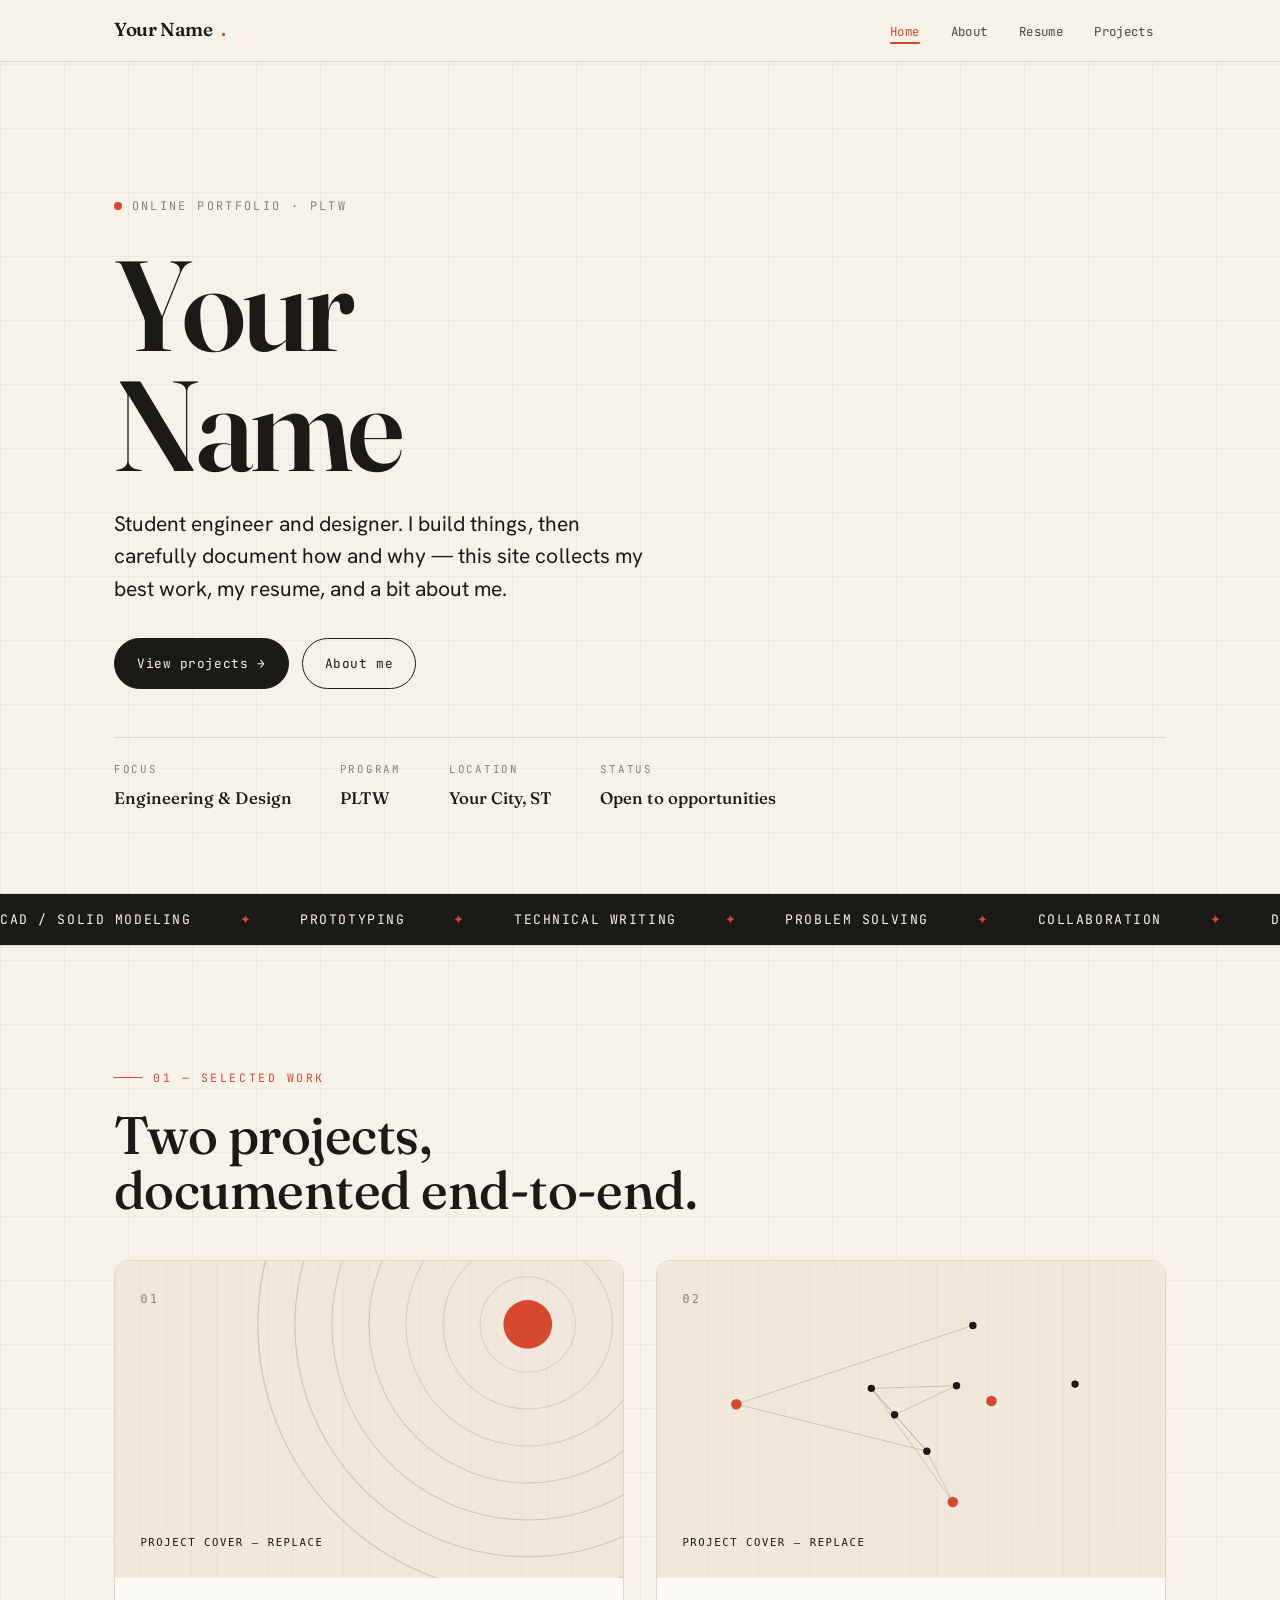
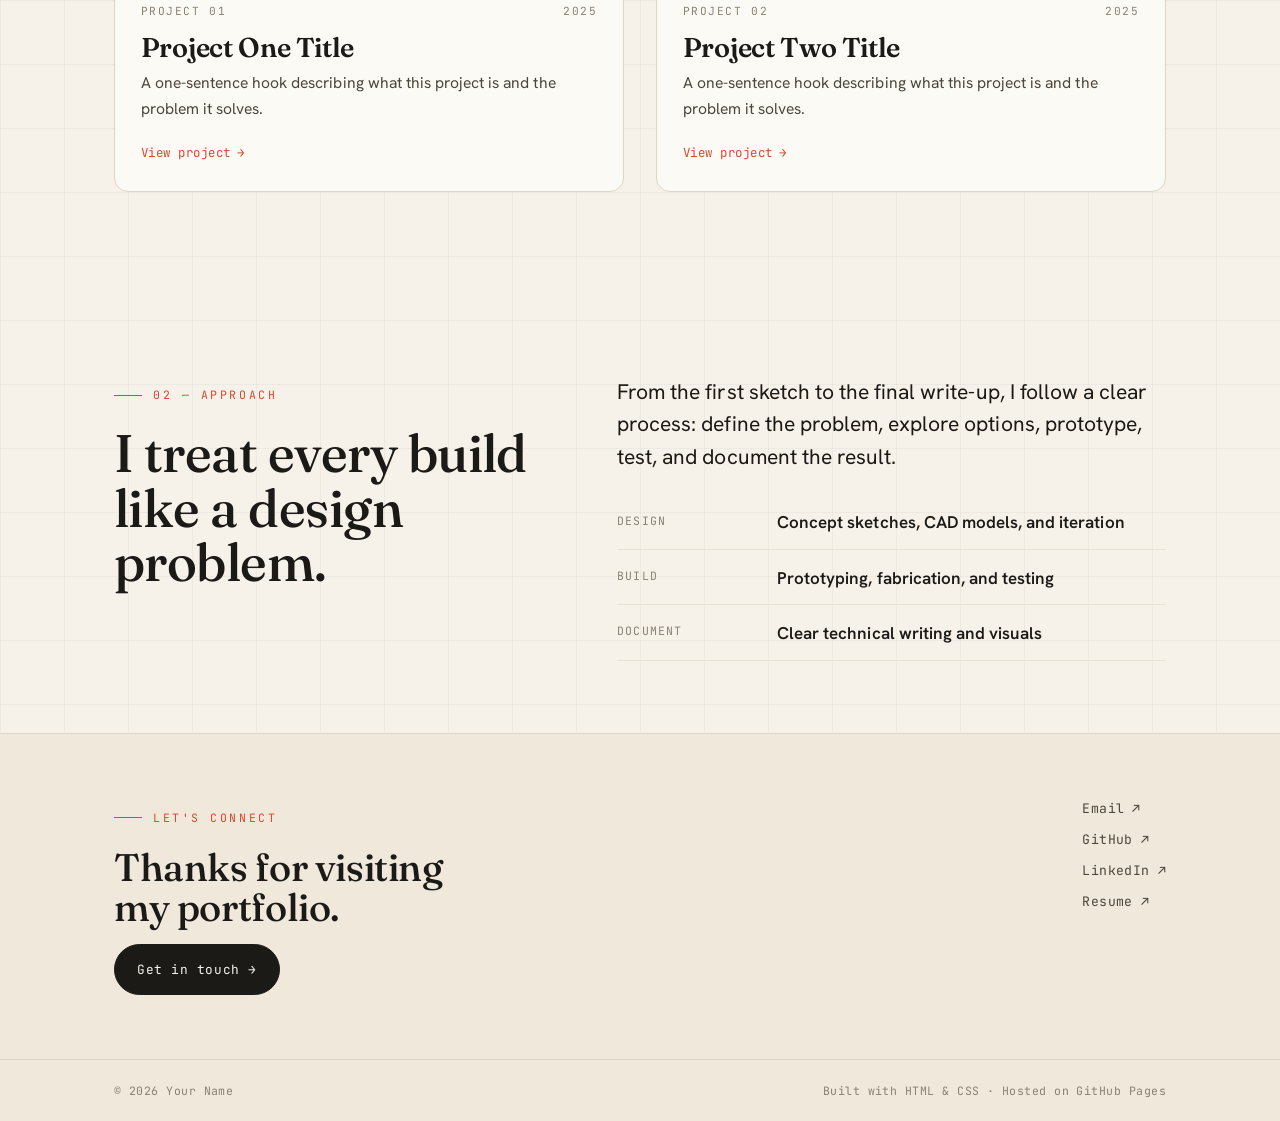
==== portfolio/index.html @ d01f3a35 "Add files via upload" ====
<!doctype html>
<html lang="en">
<head>
  <meta charset="utf-8">
  <meta name="viewport" content="width=device-width, initial-scale=1">
  <title>Your Name — Online Portfolio</title>
  <meta name="description" content="The online portfolio of Your Name — engineering and design projects, resume, and about.">
  <link rel="icon" href="images/favicon.svg" type="image/svg+xml">
  <link rel="preconnect" href="https://fonts.googleapis.com">
  <link rel="preconnect" href="https://fonts.gstatic.com" crossorigin>
  <link href="https://fonts.googleapis.com/css2?family=Fraunces:ital,opsz,wght@0,9..144,400;0,9..144,500;0,9..144,600;1,9..144,400;1,9..144,500&family=Hanken+Grotesk:wght@400;500;600;700&family=JetBrains+Mono:wght@400;500&display=swap" rel="stylesheet">
  <link rel="stylesheet" href="css/style.css">
</head>
<body>

  <!-- ============ NAV (identical on every page) ============ -->
  <header class="nav">
    <div class="nav__inner">
      <a class="brand" href="index.html">Your Name<span class="dot">.</span></a>
      <button class="nav__toggle" aria-label="Toggle menu" aria-expanded="false"><span></span></button>
      <ul class="nav__links">
        <li><a href="index.html" aria-current="page">Home</a></li>
        <li><a href="about.html">About</a></li>
        <li><a href="resume.html">Resume</a></li>
        <li><a href="projects.html">Projects</a></li>
      </ul>
    </div>
  </header>

  <!-- ============ HERO ============ -->
  <section class="hero wrap">
    <p class="hero__tag fade-up d1"><span class="pulse"></span> Online Portfolio · PLTW</p>
    <!-- ✏️ EDIT: your name -->
    <h1 class="fade-up d2">Your<br>Name</h1>
    <!-- ✏️ EDIT: a one-line description of who you are -->
    <p class="lead hero__sub fade-up d3">Student engineer and designer. I build things, then carefully document how and why — this site collects my best work, my resume, and a bit about me.</p>
    <div class="hero__cta fade-up d4">
      <a class="btn" href="projects.html">View projects <span class="arrow">→</span></a>
      <a class="btn btn--ghost" href="about.html">About me</a>
    </div>
    <div class="hero__meta fade-up d5">
      <div><span>Focus</span><strong>Engineering &amp; Design</strong></div>
      <div><span>Program</span><strong>PLTW</strong></div>
      <div><span>Location</span><strong>Your City, ST</strong></div>
      <div><span>Status</span><strong>Open to opportunities</strong></div>
    </div>
  </section>

  <!-- ============ SKILLS MARQUEE ============ -->
  <div class="strip" aria-hidden="true">
    <div class="strip__track">
      <span>CAD / Solid Modeling</span><span>Prototyping</span><span>Technical Writing</span>
      <span>Problem Solving</span><span>Collaboration</span><span>Design Process</span>
      <span>CAD / Solid Modeling</span><span>Prototyping</span><span>Technical Writing</span>
      <span>Problem Solving</span><span>Collaboration</span><span>Design Process</span>
    </div>
  </div>

  <!-- ============ FEATURED PROJECTS ============ -->
  <section class="section wrap">
    <p class="eyebrow reveal">01 — Selected work</p>
    <h2 class="headline reveal" style="margin-bottom:2.6rem;">Two projects, documented end&#8209;to&#8209;end.</h2>

    <div class="grid-2">
      <!-- Project 1 -->
      <a class="card reveal" href="project-1.html">
        <div class="card__media"><img src="images/project-1.svg" alt="Project one cover"></div>
        <div class="card__body">
          <div class="card__kicker"><span>Project 01</span><span>2025</span></div>
          <h3>Project One Title</h3>
          <p>A one-sentence hook describing what this project is and the problem it solves.</p>
          <span class="card__link">View project <span class="arrow">→</span></span>
        </div>
      </a>
      <!-- Project 2 -->
      <a class="card reveal" href="project-2.html">
        <div class="card__media"><img src="images/project-2.svg" alt="Project two cover"></div>
        <div class="card__body">
          <div class="card__kicker"><span>Project 02</span><span>2025</span></div>
          <h3>Project Two Title</h3>
          <p>A one-sentence hook describing what this project is and the problem it solves.</p>
          <span class="card__link">View project <span class="arrow">→</span></span>
        </div>
      </a>
    </div>
  </section>

  <!-- ============ WHAT I DO ============ -->
  <section class="section--tight wrap">
    <div class="split">
      <div class="reveal">
        <p class="eyebrow">02 — Approach</p>
        <h2 class="headline">I treat every build like a design problem.</h2>
      </div>
      <div class="reveal">
        <p class="lead">From the first sketch to the final write-up, I follow a clear process: define the problem, explore options, prototype, test, and document the result.</p>
        <ul class="facts" style="margin-top:1.4rem;">
          <li><span>Design</span><strong>Concept sketches, CAD models, and iteration</strong></li>
          <li><span>Build</span><strong>Prototyping, fabrication, and testing</strong></li>
          <li><span>Document</span><strong>Clear technical writing and visuals</strong></li>
        </ul>
      </div>
    </div>
  </section>

  <!-- ============ FOOTER (identical on every page) ============ -->
  <footer class="footer">
    <div class="footer__inner">
      <div>
        <p class="eyebrow">Let's connect</p>
        <h3>Thanks for visiting my portfolio.</h3>
        <a class="btn" href="mailto:you@example.com">Get in touch <span class="arrow">→</span></a>
      </div>
      <div class="links">
        <!-- ✏️ EDIT these links -->
        <a href="mailto:you@example.com">Email <span class="arrow">↗</span></a>
        <a href="https://github.com/yourusername" target="_blank" rel="noopener">GitHub <span class="arrow">↗</span></a>
        <a href="https://www.linkedin.com/in/yourusername" target="_blank" rel="noopener">LinkedIn <span class="arrow">↗</span></a>
        <a href="resume.html">Resume <span class="arrow">↗</span></a>
      </div>
    </div>
    <div class="footer__bottom">
      <div class="wrap">
        <span>© <span data-year></span> Your Name</span>
        <span>Built with HTML &amp; CSS · Hosted on GitHub Pages</span>
      </div>
    </div>
  </footer>

  <script src="js/main.js"></script>
</body>
</html>
---- portfolio/css/style.css ----
/* =========================================================
   Portfolio — editorial / technical theme
   Warm paper · deep ink · vermillion accent
   Fraunces (display) · Hanken Grotesk (body) · JetBrains Mono (labels)
   ========================================================= */

:root {
  --paper:      #f6f2ea;
  --paper-2:    #efe8db;
  --card:       #fcfaf4;
  --ink:        #1b1a17;
  --ink-2:      #4c473e;
  --ink-3:      #8a8273;
  --line:       #ddd5c6;
  --line-soft:  #e8e1d4;
  --accent:     #d6492f;
  --accent-2:   #b2381f;
  --accent-3:   #fbe5df;

  --maxw: 1180px;
  --pad: clamp(1.25rem, 5vw, 4rem);

  --font-display: "Fraunces", Georgia, "Times New Roman", serif;
  --font-body: "Hanken Grotesk", system-ui, sans-serif;
  --font-mono: "JetBrains Mono", ui-monospace, "SFMono-Regular", monospace;

  --shadow: 0 1px 2px rgba(27,26,23,.04), 0 12px 32px -12px rgba(27,26,23,.18);
  --shadow-lg: 0 2px 4px rgba(27,26,23,.05), 0 28px 60px -22px rgba(27,26,23,.28);
  --radius: 14px;
  --ease: cubic-bezier(.2,.7,.2,1);
}

* { box-sizing: border-box; }

html { scroll-behavior: smooth; -webkit-text-size-adjust: 100%; }

body {
  margin: 0;
  background-color: var(--paper);
  background-image:
    linear-gradient(to right, rgba(27,26,23,.035) 1px, transparent 1px),
    linear-gradient(to bottom, rgba(27,26,23,.035) 1px, transparent 1px);
  background-size: 64px 64px;
  color: var(--ink);
  font-family: var(--font-body);
  font-size: 17px;
  line-height: 1.7;
  letter-spacing: .002em;
  -webkit-font-smoothing: antialiased;
  text-rendering: optimizeLegibility;
  overflow-x: hidden;
}

img { max-width: 100%; display: block; }
a { color: inherit; }

/* ---------- Layout helpers ---------- */
.wrap { width: 100%; max-width: var(--maxw); margin-inline: auto; padding-inline: var(--pad); }
.section { padding-block: clamp(3.5rem, 9vw, 7rem); }
.section--tight { padding-block: clamp(2.5rem, 6vw, 4.5rem); }

/* Editorial section eyebrow: 01 — LABEL */
.eyebrow {
  font-family: var(--font-mono);
  font-size: .72rem;
  letter-spacing: .22em;
  text-transform: uppercase;
  color: var(--accent);
  display: inline-flex;
  align-items: center;
  gap: .7rem;
  margin: 0 0 1.3rem;
}
.eyebrow::before {
  content: "";
  width: 28px; height: 1px;
  background: var(--accent);
  display: inline-block;
}

h1, h2, h3, h4 { font-family: var(--font-display); font-weight: 600; line-height: 1.04; letter-spacing: -.01em; margin: 0; color: var(--ink); }
h2.headline { font-size: clamp(2rem, 4.6vw, 3.3rem); font-weight: 500; max-width: 18ch; }
h3 { font-size: clamp(1.3rem, 2.4vw, 1.7rem); }

p { margin: 0 0 1.1rem; color: var(--ink-2); }
p.lead { font-size: clamp(1.1rem, 1.8vw, 1.32rem); color: var(--ink); line-height: 1.55; }

.muted { color: var(--ink-3); }
strong { color: var(--ink); font-weight: 700; }

/* ---------- Buttons ---------- */
.btn {
  display: inline-flex; align-items: center; gap: .55rem;
  font-family: var(--font-mono);
  font-size: .8rem; letter-spacing: .04em;
  text-decoration: none; cursor: pointer;
  padding: .85rem 1.4rem;
  border-radius: 999px;
  border: 1px solid var(--ink);
  background: var(--ink); color: var(--paper);
  transition: transform .25s var(--ease), background .25s var(--ease), box-shadow .25s var(--ease);
}
.btn:hover { transform: translateY(-2px); box-shadow: var(--shadow); background: var(--accent); border-color: var(--accent); }
.btn--ghost { background: transparent; color: var(--ink); }
.btn--ghost:hover { background: var(--ink); color: var(--paper); border-color: var(--ink); }
.btn .arrow { transition: transform .25s var(--ease); }
.btn:hover .arrow { transform: translateX(4px); }

/* ---------- Top navigation ---------- */
.nav {
  position: sticky; top: 0; z-index: 50;
  backdrop-filter: saturate(140%) blur(10px);
  background: color-mix(in srgb, var(--paper) 82%, transparent);
  border-bottom: 1px solid var(--line);
}
.nav__inner {
  max-width: var(--maxw); margin-inline: auto;
  padding: .9rem var(--pad);
  display: flex; align-items: center; justify-content: space-between;
}
.brand {
  font-family: var(--font-display);
  font-weight: 600; font-size: 1.18rem; letter-spacing: -.02em;
  text-decoration: none; color: var(--ink);
  display: inline-flex; align-items: baseline; gap: .5rem;
}
.brand .dot { color: var(--accent); }
.nav__links { display: flex; align-items: center; gap: .35rem; list-style: none; margin: 0; padding: 0; }
.nav__links a {
  text-decoration: none; color: var(--ink-2);
  font-family: var(--font-mono); font-size: .78rem; letter-spacing: .03em;
  padding: .5rem .8rem; border-radius: 999px;
  position: relative; transition: color .2s var(--ease), background .2s var(--ease);
}
.nav__links a:hover { color: var(--ink); background: var(--paper-2); }
.nav__links a[aria-current="page"] { color: var(--accent); }
.nav__links a[aria-current="page"]::after {
  content: ""; position: absolute; left: .8rem; right: .8rem; bottom: .25rem;
  height: 1.5px; background: var(--accent); border-radius: 2px;
}
.nav__toggle {
  display: none; border: 1px solid var(--line); background: var(--card);
  width: 42px; height: 42px; border-radius: 10px; cursor: pointer;
  padding: 0; align-items: center; justify-content: center;
}
.nav__toggle span, .nav__toggle span::before, .nav__toggle span::after {
  content: ""; display: block; width: 18px; height: 2px; background: var(--ink);
  border-radius: 2px; transition: transform .3s var(--ease), opacity .2s var(--ease);
}
.nav__toggle span { position: relative; }
.nav__toggle span::before { position: absolute; top: -6px; }
.nav__toggle span::after { position: absolute; top: 6px; }
.nav.open .nav__toggle span { background: transparent; }
.nav.open .nav__toggle span::before { transform: translateY(6px) rotate(45deg); }
.nav.open .nav__toggle span::after { transform: translateY(-6px) rotate(-45deg); }

@media (max-width: 760px) {
  .nav__toggle { display: inline-flex; }
  .nav__links {
    position: absolute; top: 100%; left: 0; right: 0;
    flex-direction: column; align-items: stretch; gap: .2rem;
    background: var(--paper); border-bottom: 1px solid var(--line);
    padding: .6rem var(--pad) 1.2rem;
    transform: translateY(-12px); opacity: 0; pointer-events: none;
    transition: transform .3s var(--ease), opacity .3s var(--ease);
  }
  .nav.open .nav__links { transform: translateY(0); opacity: 1; pointer-events: auto; }
  .nav__links a { font-size: .95rem; padding: .75rem .9rem; }
  .nav__links a[aria-current="page"]::after { display: none; }
}

/* ---------- Hero (home) ---------- */
.hero { position: relative; padding-block: clamp(3.5rem, 10vw, 8rem) clamp(2.5rem, 7vw, 5rem); }
.hero__tag {
  font-family: var(--font-mono); font-size: .74rem; letter-spacing: .2em; text-transform: uppercase;
  color: var(--ink-3); display: inline-flex; align-items: center; gap: .6rem; margin-bottom: 1.8rem;
}
.hero__tag .pulse { width: 8px; height: 8px; border-radius: 50%; background: var(--accent); box-shadow: 0 0 0 0 var(--accent); animation: pulse 2.4s infinite; }
@keyframes pulse {
  0% { box-shadow: 0 0 0 0 color-mix(in srgb, var(--accent) 55%, transparent); }
  70% { box-shadow: 0 0 0 12px transparent; }
  100% { box-shadow: 0 0 0 0 transparent; }
}
.hero h1 {
  font-size: clamp(3rem, 11vw, 8rem);
  font-weight: 600; line-height: .94; letter-spacing: -.03em;
  margin: 0 0 1.4rem;
}
.hero h1 em { font-style: italic; color: var(--accent); font-weight: 500; }
.hero__sub { max-width: 46ch; }
.hero__cta { display: flex; flex-wrap: wrap; gap: .8rem; margin-top: 2rem; }
.hero__meta {
  margin-top: 3rem; padding-top: 1.4rem; border-top: 1px solid var(--line);
  display: flex; flex-wrap: wrap; gap: 2rem 3rem;
}
.hero__meta div span { display: block; font-family: var(--font-mono); font-size: .68rem; letter-spacing: .16em; text-transform: uppercase; color: var(--ink-3); margin-bottom: .35rem; }
.hero__meta div strong { font-family: var(--font-display); font-weight: 500; font-size: 1.05rem; color: var(--ink); }

/* ---------- Marquee strip ---------- */
.strip { border-block: 1px solid var(--line); background: var(--ink); color: var(--paper); overflow: hidden; }
.strip__track { display: flex; gap: 3rem; white-space: nowrap; padding-block: .9rem; animation: marquee 28s linear infinite; }
.strip__track span { font-family: var(--font-mono); font-size: .82rem; letter-spacing: .12em; text-transform: uppercase; display: inline-flex; align-items: center; gap: 3rem; }
.strip__track span::after { content: "✦"; color: var(--accent); }
@keyframes marquee { to { transform: translateX(-50%); } }
@media (prefers-reduced-motion: reduce) { .strip__track { animation: none; } }

/* ---------- Cards / project grid ---------- */
.grid-2 { display: grid; gap: clamp(1.2rem, 3vw, 2rem); grid-template-columns: repeat(2, 1fr); }
@media (max-width: 760px) { .grid-2 { grid-template-columns: 1fr; } }

.card {
  background: var(--card); border: 1px solid var(--line);
  border-radius: var(--radius); overflow: hidden; text-decoration: none;
  display: flex; flex-direction: column;
  transition: transform .35s var(--ease), box-shadow .35s var(--ease), border-color .35s var(--ease);
}
.card:hover { transform: translateY(-5px); box-shadow: var(--shadow-lg); border-color: var(--ink); }
.card__media { aspect-ratio: 16 / 10; overflow: hidden; background: var(--paper-2); }
.card__media img { width: 100%; height: 100%; object-fit: cover; transition: transform .5s var(--ease); }
.card:hover .card__media img { transform: scale(1.04); }
.card__body { padding: 1.5rem 1.6rem 1.7rem; flex: 1; display: flex; flex-direction: column; }
.card__kicker { font-family: var(--font-mono); font-size: .7rem; letter-spacing: .14em; text-transform: uppercase; color: var(--ink-3); margin-bottom: .7rem; display: flex; justify-content: space-between; }
.card h3 { margin-bottom: .55rem; }
.card p { font-size: .98rem; margin-bottom: 1.2rem; }
.card__link { margin-top: auto; font-family: var(--font-mono); font-size: .78rem; letter-spacing: .04em; color: var(--accent); display: inline-flex; align-items: center; gap: .4rem; }
.card:hover .card__link .arrow { transform: translateX(4px); }
.card__link .arrow { transition: transform .25s var(--ease); }

/* ---------- Generic two-column content ---------- */
.split { display: grid; grid-template-columns: minmax(0, 1fr) minmax(0, 1.25fr); gap: clamp(1.8rem, 5vw, 4rem); align-items: start; }
@media (max-width: 880px) { .split { grid-template-columns: 1fr; } }

.figure { border: 1px solid var(--line); border-radius: var(--radius); overflow: hidden; background: var(--card); box-shadow: var(--shadow); }
.figure img { width: 100%; }
.figure figcaption { font-family: var(--font-mono); font-size: .72rem; letter-spacing: .04em; color: var(--ink-3); padding: .8rem 1rem; border-top: 1px solid var(--line); }

/* ---------- Tag chips / skills ---------- */
.chips { display: flex; flex-wrap: wrap; gap: .5rem; padding: 0; margin: 0; list-style: none; }
.chips li {
  font-family: var(--font-mono); font-size: .74rem; letter-spacing: .03em;
  padding: .45rem .8rem; border: 1px solid var(--line); border-radius: 999px;
  background: var(--paper-2); color: var(--ink-2);
}

/* ---------- Fact list ---------- */
.facts { list-style: none; margin: 0; padding: 0; display: grid; gap: .1rem; }
.facts li { display: grid; grid-template-columns: 9rem 1fr; gap: 1rem; padding: .75rem 0; border-bottom: 1px solid var(--line-soft); }
.facts li span { font-family: var(--font-mono); font-size: .72rem; letter-spacing: .1em; text-transform: uppercase; color: var(--ink-3); padding-top: .15rem; }
.facts li strong { font-weight: 600; color: var(--ink); }
@media (max-width: 480px){ .facts li { grid-template-columns: 1fr; gap: .15rem; } }

/* ---------- Resume ---------- */
.resume-head { display: flex; flex-wrap: wrap; gap: 1.5rem 2rem; align-items: flex-end; justify-content: space-between; padding-bottom: 1.6rem; border-bottom: 2px solid var(--ink); }
.resume-head h1 { font-size: clamp(2.4rem, 6vw, 4rem); font-weight: 600; }
.resume-head .contact { font-family: var(--font-mono); font-size: .78rem; line-height: 1.9; color: var(--ink-2); }
.resume-head .contact a { color: var(--ink-2); text-decoration: none; border-bottom: 1px solid var(--line); }
.resume-head .contact a:hover { color: var(--accent); border-color: var(--accent); }

.resume-grid { display: grid; grid-template-columns: minmax(0, 1fr) minmax(0, 2.1fr); gap: clamp(2rem, 5vw, 4rem); margin-top: 2.6rem; }
@media (max-width: 880px){ .resume-grid { grid-template-columns: 1fr; } }

.res-block { margin-bottom: 2.4rem; }
.res-block > h2 {
  font-family: var(--font-mono); font-size: .76rem; letter-spacing: .18em; text-transform: uppercase;
  color: var(--accent); font-weight: 500; margin-bottom: 1.1rem; padding-bottom: .6rem; border-bottom: 1px solid var(--line);
}
.entry { margin-bottom: 1.6rem; }
.entry__row { display: grid; grid-template-columns: 1fr auto; gap: .5rem 1rem; align-items: baseline; }
.entry__row h3 { font-size: 1.15rem; font-weight: 600; }
.entry__date { font-family: var(--font-mono); font-size: .72rem; letter-spacing: .05em; color: var(--ink-3); white-space: nowrap; }
.entry__org { font-family: var(--font-body); font-weight: 600; color: var(--accent-2); font-size: .92rem; margin: .15rem 0 .5rem; }
.entry ul { margin: .4rem 0 0; padding-left: 1.1rem; }
.entry ul li { margin-bottom: .35rem; color: var(--ink-2); }
@media (max-width: 480px){ .entry__row { grid-template-columns: 1fr; } }

/* ---------- Project detail ---------- */
.proj-hero { padding-block: clamp(2.5rem, 7vw, 5rem) clamp(1.5rem,4vw,2.5rem); }
.proj-hero .back { font-family: var(--font-mono); font-size: .74rem; letter-spacing: .05em; color: var(--ink-3); text-decoration: none; display: inline-flex; align-items: center; gap: .4rem; margin-bottom: 1.6rem; }
.proj-hero .back:hover { color: var(--accent); }
.proj-hero h1 { font-size: clamp(2.4rem, 6.5vw, 4.4rem); font-weight: 600; max-width: 16ch; margin-bottom: 1.4rem; }
.proj-meta { display: flex; flex-wrap: wrap; gap: 1.4rem 2.6rem; padding-block: 1.3rem; border-block: 1px solid var(--line); }
.proj-meta div span { display: block; font-family: var(--font-mono); font-size: .66rem; letter-spacing: .16em; text-transform: uppercase; color: var(--ink-3); margin-bottom: .3rem; }
.proj-meta div strong { font-weight: 600; }

.gallery { display: grid; grid-template-columns: repeat(2, 1fr); gap: clamp(.8rem,2vw,1.4rem); }
@media (max-width: 620px){ .gallery { grid-template-columns: 1fr; } }

.doc-list { list-style: none; margin: 0; padding: 0; display: grid; gap: .6rem; }
.doc-list a {
  display: flex; align-items: center; justify-content: space-between; gap: 1rem;
  text-decoration: none; padding: 1rem 1.3rem; border: 1px solid var(--line);
  border-radius: 12px; background: var(--card); color: var(--ink);
  transition: transform .25s var(--ease), border-color .25s var(--ease), background .25s var(--ease);
}
.doc-list a:hover { transform: translateX(4px); border-color: var(--ink); background: var(--paper-2); }
.doc-list .label { font-weight: 600; }
.doc-list .meta { font-family: var(--font-mono); font-size: .72rem; color: var(--ink-3); }

/* ---------- Callout ---------- */
.callout { background: var(--accent-3); border: 1px solid color-mix(in srgb, var(--accent) 30%, transparent); border-radius: var(--radius); padding: 1.5rem 1.7rem; }
.callout p:last-child { margin-bottom: 0; }
.callout strong { color: var(--accent-2); }

/* ---------- Footer ---------- */
.footer { border-top: 1px solid var(--line); background: var(--paper-2); }
.footer__inner { max-width: var(--maxw); margin-inline: auto; padding: clamp(2.5rem,6vw,4rem) var(--pad); display: flex; flex-wrap: wrap; gap: 2rem; justify-content: space-between; align-items: flex-start; }
.footer h3 { font-size: clamp(1.6rem, 4vw, 2.4rem); font-weight: 500; max-width: 14ch; margin-bottom: 1rem; }
.footer .links { display: flex; flex-direction: column; gap: .55rem; }
.footer .links a { font-family: var(--font-mono); font-size: .82rem; letter-spacing: .03em; text-decoration: none; color: var(--ink-2); display: inline-flex; align-items: center; gap: .5rem; width: fit-content; }
.footer .links a:hover { color: var(--accent); }
.footer .links a .arrow { transition: transform .25s var(--ease); }
.footer .links a:hover .arrow { transform: translate(3px,-3px); }
.footer__bottom { border-top: 1px solid var(--line); }
.footer__bottom .wrap { display: flex; flex-wrap: wrap; gap: .8rem; justify-content: space-between; padding-block: 1.3rem; }
.footer__bottom span { font-family: var(--font-mono); font-size: .72rem; letter-spacing: .04em; color: var(--ink-3); }

/* ---------- Reveal-on-scroll ---------- */
.reveal { opacity: 0; transform: translateY(24px); transition: opacity .7s var(--ease), transform .7s var(--ease); }
.reveal.in { opacity: 1; transform: none; }
@media (prefers-reduced-motion: reduce) { .reveal { opacity: 1; transform: none; transition: none; } }

/* staggered hero load */
.fade-up { opacity: 0; transform: translateY(20px); animation: fadeUp .9s var(--ease) forwards; }
@keyframes fadeUp { to { opacity: 1; transform: none; } }
.d1{animation-delay:.05s}.d2{animation-delay:.18s}.d3{animation-delay:.31s}.d4{animation-delay:.44s}.d5{animation-delay:.57s}
@media (prefers-reduced-motion: reduce){ .fade-up{ animation: none; opacity:1; transform:none; } }

/* selection */
::selection { background: var(--accent); color: var(--paper); }
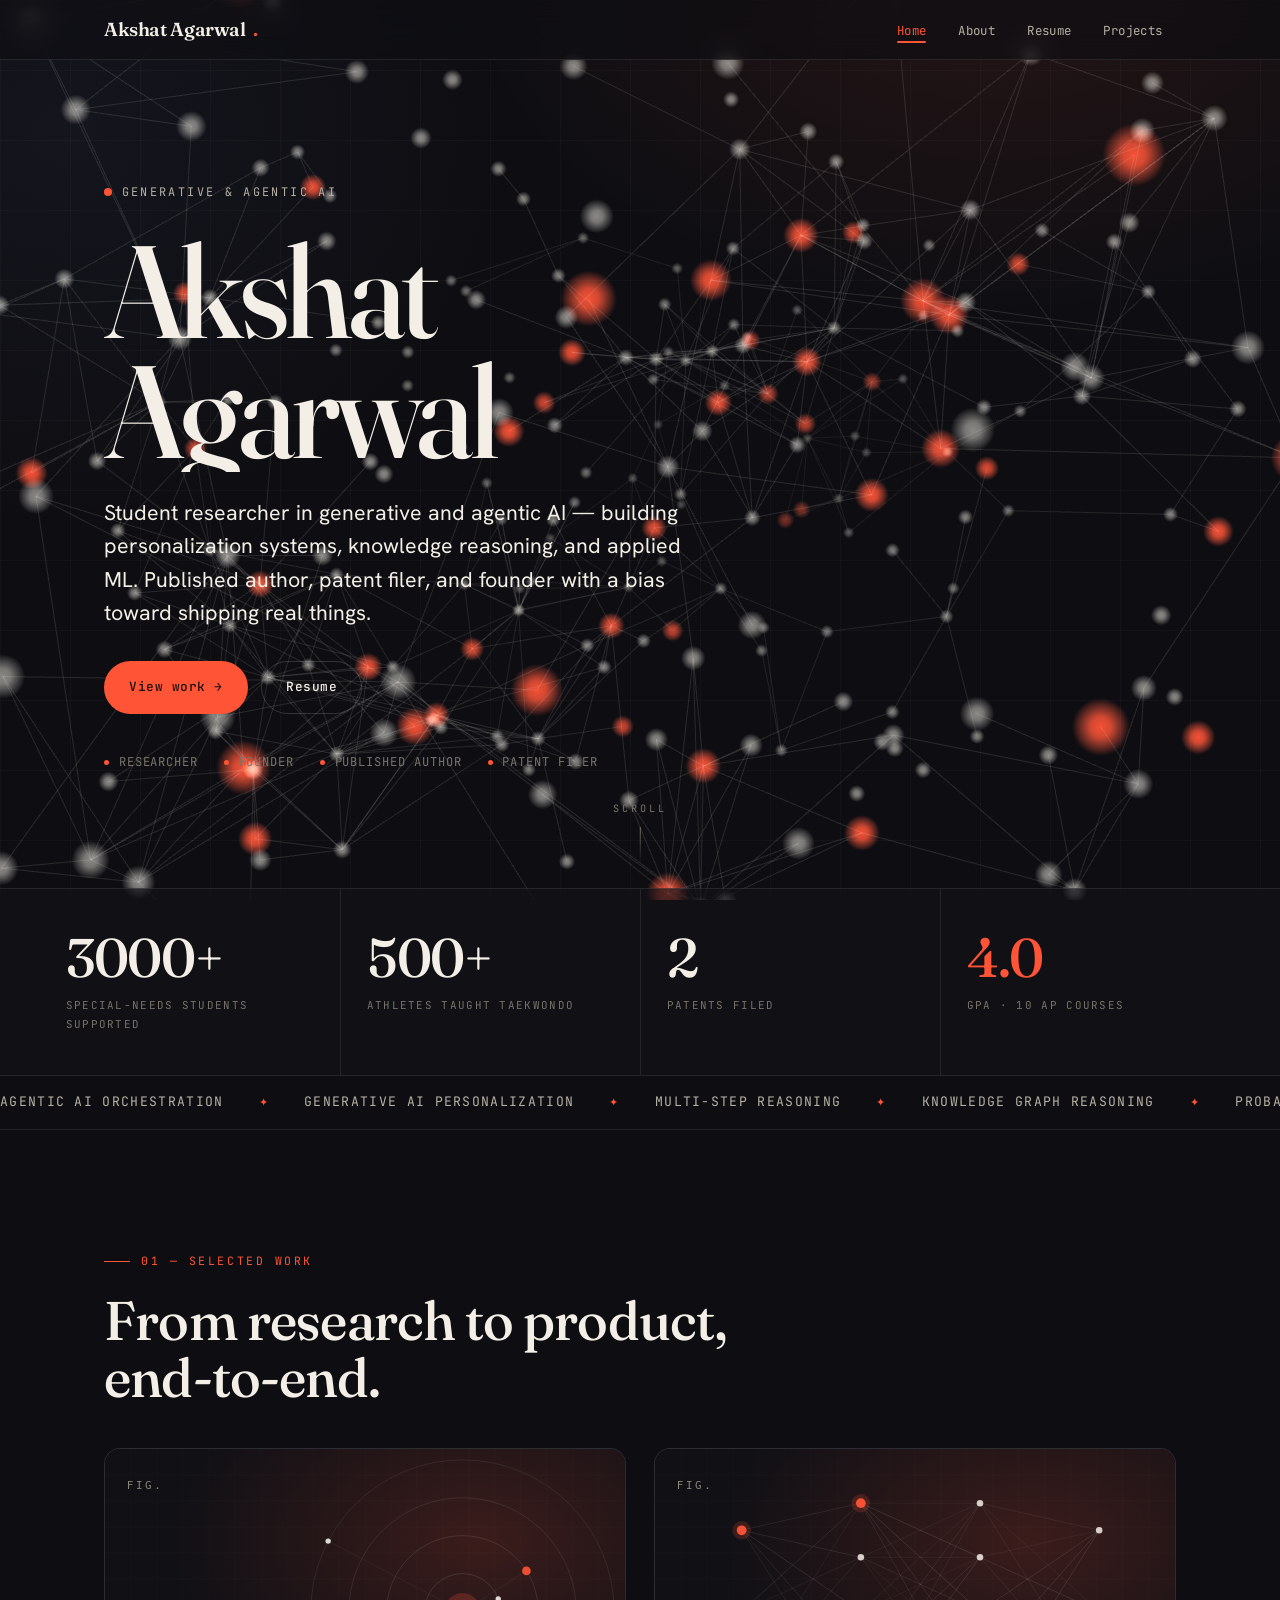
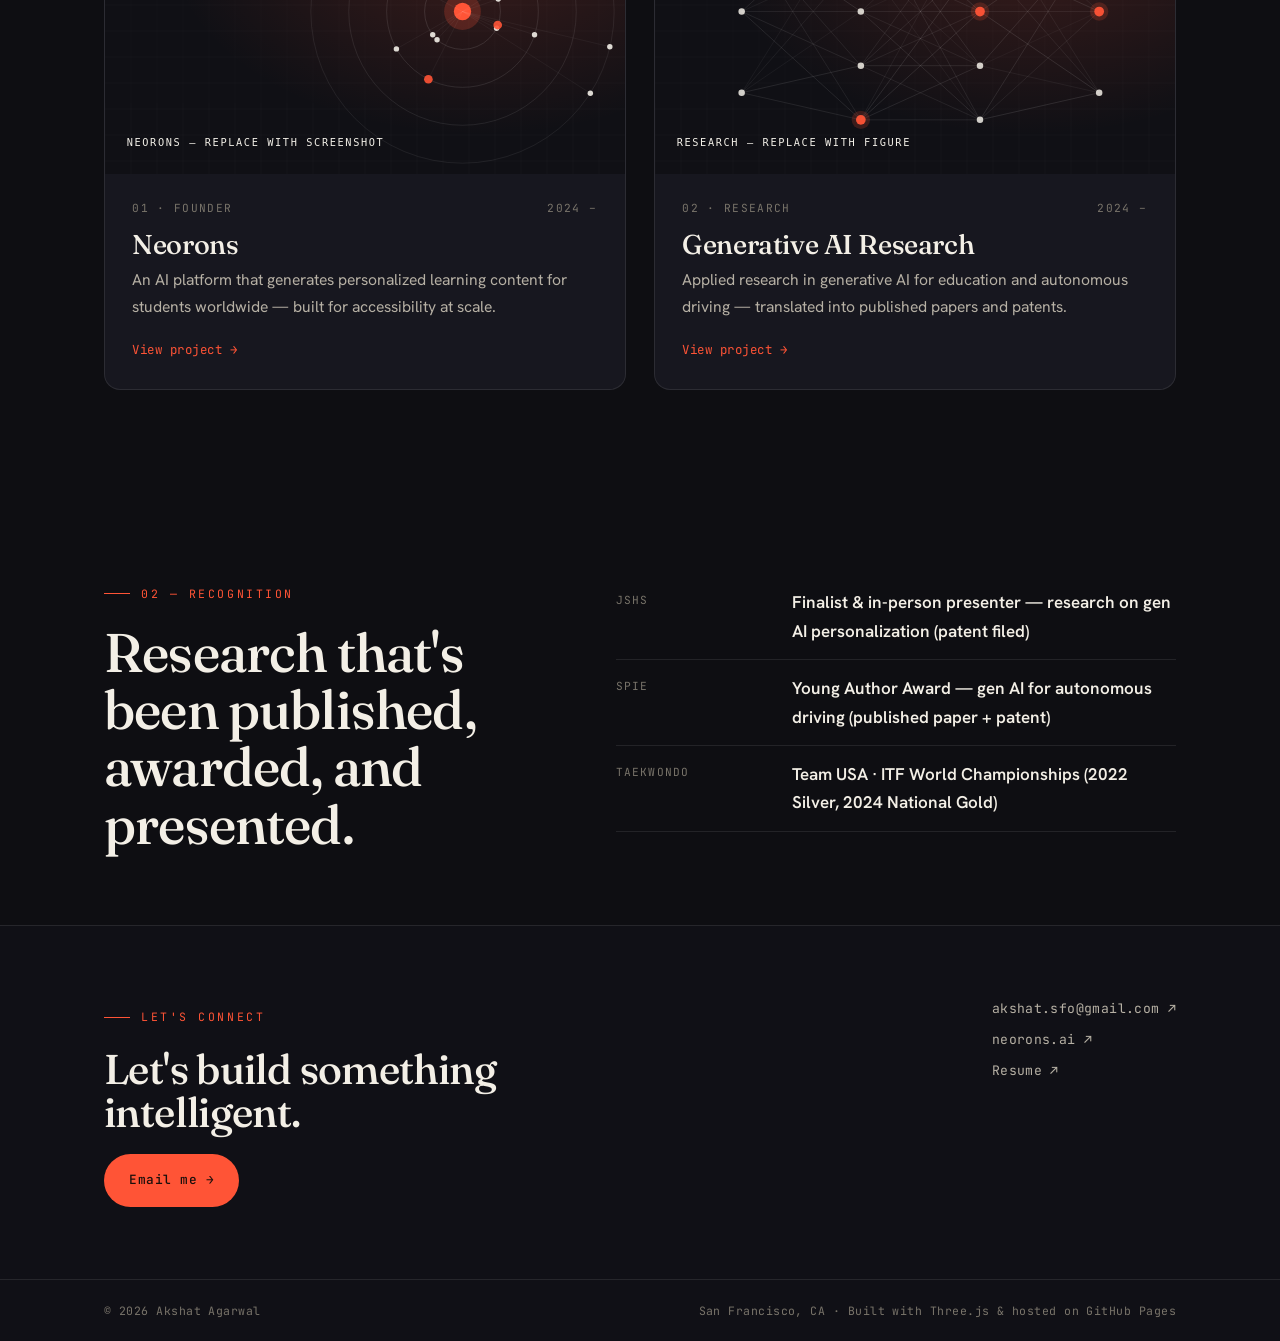
==== commit d4bc2622: "Add files via upload" ====
--- a/portfolio/index.html
+++ b/portfolio/index.html
@@ -3,130 +3,152 @@
 <head>
   <meta charset="utf-8">
   <meta name="viewport" content="width=device-width, initial-scale=1">
-  <title>Your Name — Online Portfolio</title>
-  <meta name="description" content="The online portfolio of Your Name — engineering and design projects, resume, and about.">
+  <title>Akshat Agarwal — Generative & Agentic AI</title>
+  <meta name="description" content="Akshat Agarwal — student researcher in generative and agentic AI, founder of Neorons, published author and patent filer.">
   <link rel="icon" href="images/favicon.svg" type="image/svg+xml">
   <link rel="preconnect" href="https://fonts.googleapis.com">
   <link rel="preconnect" href="https://fonts.gstatic.com" crossorigin>
   <link href="https://fonts.googleapis.com/css2?family=Fraunces:ital,opsz,wght@0,9..144,400;0,9..144,500;0,9..144,600;1,9..144,400;1,9..144,500&family=Hanken+Grotesk:wght@400;500;600;700&family=JetBrains+Mono:wght@400;500&display=swap" rel="stylesheet">
   <link rel="stylesheet" href="css/style.css">
+  <noscript><style>.reveal{opacity:1!important;transform:none!important}.fade-up{opacity:1!important;transform:none!important}.hero h1 .ln>span{transform:none!important}</style></noscript>
 </head>
 <body>
+  <div id="progress"></div>
+  <canvas id="bg-canvas"></canvas>
 
-  <!-- ============ NAV (identical on every page) ============ -->
-  <header class="nav">
-    <div class="nav__inner">
-      <a class="brand" href="index.html">Your Name<span class="dot">.</span></a>
-      <button class="nav__toggle" aria-label="Toggle menu" aria-expanded="false"><span></span></button>
-      <ul class="nav__links">
-        <li><a href="index.html" aria-current="page">Home</a></li>
-        <li><a href="about.html">About</a></li>
-        <li><a href="resume.html">Resume</a></li>
-        <li><a href="projects.html">Projects</a></li>
-      </ul>
+  <div class="page">
+    <!-- ============ NAV (identical on every page) ============ -->
+    <header class="nav">
+      <div class="nav__inner">
+        <a class="brand" href="index.html">Akshat Agarwal<span class="dot">.</span></a>
+        <button class="nav__toggle" aria-label="Toggle menu" aria-expanded="false"><span></span></button>
+        <ul class="nav__links">
+          <li><a href="index.html" aria-current="page">Home</a></li>
+          <li><a href="about.html">About</a></li>
+          <li><a href="resume.html">Resume</a></li>
+          <li><a href="projects.html">Projects</a></li>
+        </ul>
+      </div>
+    </header>
+
+    <!-- ============ HERO ============ -->
+    <section class="hero wrap">
+      <div class="hero__inner">
+        <p class="hero__tag fade-up d1"><span class="pulse"></span> Generative &amp; Agentic AI</p>
+        <h1>
+          <span class="ln"><span>Akshat</span></span>
+          <span class="ln"><span>Agarwal</span></span>
+        </h1>
+        <p class="lead hero__sub fade-up d3">Student researcher in generative and agentic AI — building personalization systems, knowledge reasoning, and applied ML. Published author, patent filer, and founder with a bias toward shipping real things.</p>
+        <div class="hero__cta fade-up d4">
+          <a class="btn magnetic" href="projects.html">View work <span class="arrow">→</span></a>
+          <a class="btn btn--ghost magnetic" href="resume.html">Resume</a>
+        </div>
+        <div class="hero__roles fade-up d5">
+          <span>Researcher</span><span>Founder</span><span>Published Author</span><span>Patent Filer</span>
+        </div>
+      </div>
+      <div class="scrollcue"><span>Scroll</span><span class="bar"></span></div>
+    </section>
+
+    <!-- ============ STATS ============ -->
+    <section class="stats">
+      <div class="stats__grid wrap" style="padding-inline:0;">
+        <div class="reveal">
+          <div class="stat__num" data-count="3000" data-suffix="+">0</div>
+          <div class="stat__label">Special-needs students supported</div>
+        </div>
+        <div class="reveal" data-d="1">
+          <div class="stat__num" data-count="500" data-suffix="+">0</div>
+          <div class="stat__label">Athletes taught taekwondo</div>
+        </div>
+        <div class="reveal" data-d="2">
+          <div class="stat__num" data-count="2">0</div>
+          <div class="stat__label">Patents filed</div>
+        </div>
+        <div class="reveal" data-d="3">
+          <div class="stat__num"><span class="accent" data-count="4.0" data-decimals="1">0.0</span></div>
+          <div class="stat__label">GPA · 10 AP courses</div>
+        </div>
+      </div>
+    </section>
+
+    <!-- ============ MARQUEE ============ -->
+    <div class="strip" aria-hidden="true">
+      <div class="strip__track">
+        <span>Agentic AI orchestration</span><span>Generative AI personalization</span><span>Multi-step reasoning</span><span>Knowledge graph reasoning</span><span>Probabilistic decision models</span><span>Deep learning · PyTorch</span><span>LLM prompt &amp; system design</span>
+        <span>Agentic AI orchestration</span><span>Generative AI personalization</span><span>Multi-step reasoning</span><span>Knowledge graph reasoning</span><span>Probabilistic decision models</span><span>Deep learning · PyTorch</span><span>LLM prompt &amp; system design</span>
+      </div>
     </div>
-  </header>
 
-  <!-- ============ HERO ============ -->
-  <section class="hero wrap">
-    <p class="hero__tag fade-up d1"><span class="pulse"></span> Online Portfolio · PLTW</p>
-    <!-- ✏️ EDIT: your name -->
-    <h1 class="fade-up d2">Your<br>Name</h1>
-    <!-- ✏️ EDIT: a one-line description of who you are -->
-    <p class="lead hero__sub fade-up d3">Student engineer and designer. I build things, then carefully document how and why — this site collects my best work, my resume, and a bit about me.</p>
-    <div class="hero__cta fade-up d4">
-      <a class="btn" href="projects.html">View projects <span class="arrow">→</span></a>
-      <a class="btn btn--ghost" href="about.html">About me</a>
-    </div>
-    <div class="hero__meta fade-up d5">
-      <div><span>Focus</span><strong>Engineering &amp; Design</strong></div>
-      <div><span>Program</span><strong>PLTW</strong></div>
-      <div><span>Location</span><strong>Your City, ST</strong></div>
-      <div><span>Status</span><strong>Open to opportunities</strong></div>
-    </div>
-  </section>
+    <!-- ============ FEATURED WORK ============ -->
+    <section class="section wrap">
+      <p class="eyebrow reveal">01 — Selected work</p>
+      <h2 class="headline reveal" style="margin-bottom:2.6rem;">From research to product, end&#8209;to&#8209;end.</h2>
+      <div class="grid-2">
+        <a class="card reveal" href="project-1.html">
+          <div class="card__media"><img src="images/project-neorons.svg" alt="Neorons"></div>
+          <div class="card__body">
+            <div class="card__kicker"><span>01 · Founder</span><span>2024 –</span></div>
+            <h3>Neorons</h3>
+            <p>An AI platform that generates personalized learning content for students worldwide — built for accessibility at scale.</p>
+            <span class="card__link">View project <span class="arrow">→</span></span>
+          </div>
+        </a>
+        <a class="card reveal" data-d="1" href="project-2.html">
+          <div class="card__media"><img src="images/project-research.svg" alt="Generative AI Research"></div>
+          <div class="card__body">
+            <div class="card__kicker"><span>02 · Research</span><span>2024 –</span></div>
+            <h3>Generative AI Research</h3>
+            <p>Applied research in generative AI for education and autonomous driving — translated into published papers and patents.</p>
+            <span class="card__link">View project <span class="arrow">→</span></span>
+          </div>
+        </a>
+      </div>
+    </section>
 
-  <!-- ============ SKILLS MARQUEE ============ -->
-  <div class="strip" aria-hidden="true">
-    <div class="strip__track">
-      <span>CAD / Solid Modeling</span><span>Prototyping</span><span>Technical Writing</span>
-      <span>Problem Solving</span><span>Collaboration</span><span>Design Process</span>
-      <span>CAD / Solid Modeling</span><span>Prototyping</span><span>Technical Writing</span>
-      <span>Problem Solving</span><span>Collaboration</span><span>Design Process</span>
-    </div>
+    <!-- ============ RECOGNITION ============ -->
+    <section class="section--tight wrap">
+      <div class="split">
+        <div class="reveal">
+          <p class="eyebrow">02 — Recognition</p>
+          <h2 class="headline">Research that's been published, awarded, and presented.</h2>
+        </div>
+        <div class="reveal" data-d="1">
+          <ul class="facts">
+            <li><span>JSHS</span><strong>Finalist &amp; in-person presenter — research on gen AI personalization (patent filed)</strong></li>
+            <li><span>SPIE</span><strong>Young Author Award — gen AI for autonomous driving (published paper + patent)</strong></li>
+            <li><span>Taekwondo</span><strong>Team USA · ITF World Championships (2022 Silver, 2024 National Gold)</strong></li>
+          </ul>
+        </div>
+      </div>
+    </section>
+
+    <!-- ============ FOOTER (identical on every page) ============ -->
+    <footer class="footer">
+      <div class="footer__inner">
+        <div>
+          <p class="eyebrow">Let's connect</p>
+          <h3>Let's build something intelligent.</h3>
+          <a class="btn magnetic" href="mailto:akshat.sfo@gmail.com">Email me <span class="arrow">→</span></a>
+        </div>
+        <div class="links">
+          <a href="mailto:akshat.sfo@gmail.com">akshat.sfo@gmail.com <span class="arrow">↗</span></a>
+          <a href="https://neorons.ai" target="_blank" rel="noopener">neorons.ai <span class="arrow">↗</span></a>
+          <a href="resume.html">Resume <span class="arrow">↗</span></a>
+        </div>
+      </div>
+      <div class="footer__bottom">
+        <div class="wrap">
+          <span>© <span data-year></span> Akshat Agarwal</span>
+          <span>San Francisco, CA · Built with Three.js &amp; hosted on GitHub Pages</span>
+        </div>
+      </div>
+    </footer>
   </div>
 
-  <!-- ============ FEATURED PROJECTS ============ -->
-  <section class="section wrap">
-    <p class="eyebrow reveal">01 — Selected work</p>
-    <h2 class="headline reveal" style="margin-bottom:2.6rem;">Two projects, documented end&#8209;to&#8209;end.</h2>
-
-    <div class="grid-2">
-      <!-- Project 1 -->
-      <a class="card reveal" href="project-1.html">
-        <div class="card__media"><img src="images/project-1.svg" alt="Project one cover"></div>
-        <div class="card__body">
-          <div class="card__kicker"><span>Project 01</span><span>2025</span></div>
-          <h3>Project One Title</h3>
-          <p>A one-sentence hook describing what this project is and the problem it solves.</p>
-          <span class="card__link">View project <span class="arrow">→</span></span>
-        </div>
-      </a>
-      <!-- Project 2 -->
-      <a class="card reveal" href="project-2.html">
-        <div class="card__media"><img src="images/project-2.svg" alt="Project two cover"></div>
-        <div class="card__body">
-          <div class="card__kicker"><span>Project 02</span><span>2025</span></div>
-          <h3>Project Two Title</h3>
-          <p>A one-sentence hook describing what this project is and the problem it solves.</p>
-          <span class="card__link">View project <span class="arrow">→</span></span>
-        </div>
-      </a>
-    </div>
-  </section>
-
-  <!-- ============ WHAT I DO ============ -->
-  <section class="section--tight wrap">
-    <div class="split">
-      <div class="reveal">
-        <p class="eyebrow">02 — Approach</p>
-        <h2 class="headline">I treat every build like a design problem.</h2>
-      </div>
-      <div class="reveal">
-        <p class="lead">From the first sketch to the final write-up, I follow a clear process: define the problem, explore options, prototype, test, and document the result.</p>
-        <ul class="facts" style="margin-top:1.4rem;">
-          <li><span>Design</span><strong>Concept sketches, CAD models, and iteration</strong></li>
-          <li><span>Build</span><strong>Prototyping, fabrication, and testing</strong></li>
-          <li><span>Document</span><strong>Clear technical writing and visuals</strong></li>
-        </ul>
-      </div>
-    </div>
-  </section>
-
-  <!-- ============ FOOTER (identical on every page) ============ -->
-  <footer class="footer">
-    <div class="footer__inner">
-      <div>
-        <p class="eyebrow">Let's connect</p>
-        <h3>Thanks for visiting my portfolio.</h3>
-        <a class="btn" href="mailto:you@example.com">Get in touch <span class="arrow">→</span></a>
-      </div>
-      <div class="links">
-        <!-- ✏️ EDIT these links -->
-        <a href="mailto:you@example.com">Email <span class="arrow">↗</span></a>
-        <a href="https://github.com/yourusername" target="_blank" rel="noopener">GitHub <span class="arrow">↗</span></a>
-        <a href="https://www.linkedin.com/in/yourusername" target="_blank" rel="noopener">LinkedIn <span class="arrow">↗</span></a>
-        <a href="resume.html">Resume <span class="arrow">↗</span></a>
-      </div>
-    </div>
-    <div class="footer__bottom">
-      <div class="wrap">
-        <span>© <span data-year></span> Your Name</span>
-        <span>Built with HTML &amp; CSS · Hosted on GitHub Pages</span>
-      </div>
-    </div>
-  </footer>
-
+  <script src="js/three.min.js"></script>
+  <script src="js/scene.js"></script>
   <script src="js/main.js"></script>
 </body>
 </html>
--- a/portfolio/css/style.css
+++ b/portfolio/css/style.css
@@ -1,51 +1,55 @@
 /* =========================================================
-   Portfolio — editorial / technical theme
-   Warm paper · deep ink · vermillion accent
+   Akshat Agarwal — portfolio
+   Theme: dark "research lab" · deep ink · vermillion accent
    Fraunces (display) · Hanken Grotesk (body) · JetBrains Mono (labels)
    ========================================================= */
 
 :root {
-  --paper:      #f6f2ea;
-  --paper-2:    #efe8db;
-  --card:       #fcfaf4;
-  --ink:        #1b1a17;
-  --ink-2:      #4c473e;
-  --ink-3:      #8a8273;
-  --line:       #ddd5c6;
-  --line-soft:  #e8e1d4;
-  --accent:     #d6492f;
-  --accent-2:   #b2381f;
-  --accent-3:   #fbe5df;
-
-  --maxw: 1180px;
+  --bg:        #0e0e12;
+  --bg-1:      #121218;   /* panel */
+  --bg-2:      #17171f;   /* card */
+  --bg-3:      #20202b;   /* card hover */
+  --line:      rgba(255,255,255,.09);
+  --line-2:    rgba(255,255,255,.16);
+  --text:      #f3efe6;
+  --text-2:    #b6b0a4;
+  --text-3:    #79746a;
+  --accent:    #ff5436;
+  --accent-2:  #ff7a5f;
+  --accent-soft: rgba(255,84,54,.13);
+  --accent-line: rgba(255,84,54,.42);
+
+  --maxw: 1200px;
   --pad: clamp(1.25rem, 5vw, 4rem);
 
-  --font-display: "Fraunces", Georgia, "Times New Roman", serif;
+  --font-display: "Fraunces", Georgia, serif;
   --font-body: "Hanken Grotesk", system-ui, sans-serif;
-  --font-mono: "JetBrains Mono", ui-monospace, "SFMono-Regular", monospace;
-
-  --shadow: 0 1px 2px rgba(27,26,23,.04), 0 12px 32px -12px rgba(27,26,23,.18);
-  --shadow-lg: 0 2px 4px rgba(27,26,23,.05), 0 28px 60px -22px rgba(27,26,23,.28);
-  --radius: 14px;
-  --ease: cubic-bezier(.2,.7,.2,1);
+  --font-mono: "JetBrains Mono", ui-monospace, monospace;
+
+  --shadow: 0 10px 30px -12px rgba(0,0,0,.6);
+  --shadow-lg: 0 30px 70px -28px rgba(0,0,0,.85);
+  --glow: 0 0 0 1px var(--accent-line), 0 18px 50px -18px rgba(255,84,54,.35);
+  --radius: 16px;
+  --ease: cubic-bezier(.22,.7,.2,1);
 }
 
 * { box-sizing: border-box; }
-
 html { scroll-behavior: smooth; -webkit-text-size-adjust: 100%; }
 
 body {
   margin: 0;
-  background-color: var(--paper);
+  color: var(--text);
+  background-color: var(--bg);
   background-image:
-    linear-gradient(to right, rgba(27,26,23,.035) 1px, transparent 1px),
-    linear-gradient(to bottom, rgba(27,26,23,.035) 1px, transparent 1px);
-  background-size: 64px 64px;
-  color: var(--ink);
+    radial-gradient(900px 600px at 78% -5%, rgba(255,84,54,.10), transparent 60%),
+    radial-gradient(800px 700px at 5% 15%, rgba(90,110,160,.08), transparent 55%),
+    linear-gradient(to right, rgba(255,255,255,.022) 1px, transparent 1px),
+    linear-gradient(to bottom, rgba(255,255,255,.022) 1px, transparent 1px);
+  background-size: auto, auto, 70px 70px, 70px 70px;
+  background-attachment: fixed;
   font-family: var(--font-body);
   font-size: 17px;
   line-height: 1.7;
-  letter-spacing: .002em;
   -webkit-font-smoothing: antialiased;
   text-rendering: optimizeLegibility;
   overflow-x: hidden;
@@ -53,100 +57,85 @@
 
 img { max-width: 100%; display: block; }
 a { color: inherit; }
-
-/* ---------- Layout helpers ---------- */
+::selection { background: var(--accent); color: #14110f; }
+
+/* 3D background canvas */
+#bg-canvas {
+  position: fixed; inset: 0; z-index: 0;
+  width: 100%; height: 100%;
+  pointer-events: none;
+}
+.page { position: relative; z-index: 1; }
+
+/* scroll progress */
+#progress {
+  position: fixed; top: 0; left: 0; height: 2px; width: 0%;
+  background: linear-gradient(90deg, var(--accent), var(--accent-2));
+  z-index: 100; transition: width .1s linear;
+  box-shadow: 0 0 12px var(--accent);
+}
+
+/* ---------- Layout ---------- */
 .wrap { width: 100%; max-width: var(--maxw); margin-inline: auto; padding-inline: var(--pad); }
-.section { padding-block: clamp(3.5rem, 9vw, 7rem); }
-.section--tight { padding-block: clamp(2.5rem, 6vw, 4.5rem); }
-
-/* Editorial section eyebrow: 01 — LABEL */
+.section { padding-block: clamp(3.5rem, 9vw, 7rem); position: relative; }
+.section--tight { padding-block: clamp(2.5rem, 6vw, 4.5rem); position: relative; }
+
 .eyebrow {
-  font-family: var(--font-mono);
-  font-size: .72rem;
-  letter-spacing: .22em;
-  text-transform: uppercase;
-  color: var(--accent);
-  display: inline-flex;
-  align-items: center;
-  gap: .7rem;
-  margin: 0 0 1.3rem;
-}
-.eyebrow::before {
-  content: "";
-  width: 28px; height: 1px;
-  background: var(--accent);
-  display: inline-block;
-}
-
-h1, h2, h3, h4 { font-family: var(--font-display); font-weight: 600; line-height: 1.04; letter-spacing: -.01em; margin: 0; color: var(--ink); }
-h2.headline { font-size: clamp(2rem, 4.6vw, 3.3rem); font-weight: 500; max-width: 18ch; }
+  font-family: var(--font-mono); font-size: .72rem; letter-spacing: .22em;
+  text-transform: uppercase; color: var(--accent);
+  display: inline-flex; align-items: center; gap: .7rem; margin: 0 0 1.3rem;
+}
+.eyebrow::before { content: ""; width: 26px; height: 1px; background: var(--accent); }
+
+h1,h2,h3,h4 { font-family: var(--font-display); font-weight: 500; line-height: 1.05; letter-spacing: -.015em; margin: 0; color: var(--text); }
+h2.headline { font-size: clamp(2rem, 4.8vw, 3.4rem); max-width: 20ch; }
 h3 { font-size: clamp(1.3rem, 2.4vw, 1.7rem); }
 
-p { margin: 0 0 1.1rem; color: var(--ink-2); }
-p.lead { font-size: clamp(1.1rem, 1.8vw, 1.32rem); color: var(--ink); line-height: 1.55; }
-
-.muted { color: var(--ink-3); }
-strong { color: var(--ink); font-weight: 700; }
+p { margin: 0 0 1.1rem; color: var(--text-2); }
+p.lead { font-size: clamp(1.1rem, 1.8vw, 1.34rem); color: var(--text); line-height: 1.55; }
+.muted { color: var(--text-3); }
+strong { color: var(--text); font-weight: 700; }
+a.inline { color: var(--accent); text-decoration: none; border-bottom: 1px solid var(--accent-line); transition: color .2s, border-color .2s; }
+a.inline:hover { color: var(--accent-2); }
 
 /* ---------- Buttons ---------- */
 .btn {
   display: inline-flex; align-items: center; gap: .55rem;
-  font-family: var(--font-mono);
-  font-size: .8rem; letter-spacing: .04em;
-  text-decoration: none; cursor: pointer;
-  padding: .85rem 1.4rem;
-  border-radius: 999px;
-  border: 1px solid var(--ink);
-  background: var(--ink); color: var(--paper);
-  transition: transform .25s var(--ease), background .25s var(--ease), box-shadow .25s var(--ease);
-}
-.btn:hover { transform: translateY(-2px); box-shadow: var(--shadow); background: var(--accent); border-color: var(--accent); }
-.btn--ghost { background: transparent; color: var(--ink); }
-.btn--ghost:hover { background: var(--ink); color: var(--paper); border-color: var(--ink); }
+  font-family: var(--font-mono); font-size: .8rem; letter-spacing: .04em;
+  text-decoration: none; cursor: pointer; padding: .9rem 1.5rem; border-radius: 999px;
+  border: 1px solid transparent; background: var(--accent); color: #1a0f0c; font-weight: 500;
+  transition: transform .25s var(--ease), box-shadow .3s var(--ease), background .25s, color .25s;
+  will-change: transform;
+}
+.btn:hover { box-shadow: var(--glow); background: var(--accent-2); }
+.btn--ghost { background: transparent; color: var(--text); border-color: var(--line-2); }
+.btn--ghost:hover { background: rgba(255,255,255,.05); border-color: var(--text); box-shadow: none; }
 .btn .arrow { transition: transform .25s var(--ease); }
 .btn:hover .arrow { transform: translateX(4px); }
 
-/* ---------- Top navigation ---------- */
+/* ---------- Nav ---------- */
 .nav {
-  position: sticky; top: 0; z-index: 50;
-  backdrop-filter: saturate(140%) blur(10px);
-  background: color-mix(in srgb, var(--paper) 82%, transparent);
+  position: sticky; top: 0; z-index: 60;
+  backdrop-filter: saturate(140%) blur(14px);
+  background: color-mix(in srgb, var(--bg) 72%, transparent);
   border-bottom: 1px solid var(--line);
 }
-.nav__inner {
-  max-width: var(--maxw); margin-inline: auto;
-  padding: .9rem var(--pad);
-  display: flex; align-items: center; justify-content: space-between;
-}
-.brand {
-  font-family: var(--font-display);
-  font-weight: 600; font-size: 1.18rem; letter-spacing: -.02em;
-  text-decoration: none; color: var(--ink);
-  display: inline-flex; align-items: baseline; gap: .5rem;
-}
+.nav__inner { max-width: var(--maxw); margin-inline: auto; padding: .85rem var(--pad);
+  display: flex; align-items: center; justify-content: space-between; }
+.brand { font-family: var(--font-display); font-weight: 600; font-size: 1.18rem; letter-spacing: -.02em;
+  text-decoration: none; color: var(--text); display: inline-flex; align-items: baseline; gap: .45rem; }
 .brand .dot { color: var(--accent); }
-.nav__links { display: flex; align-items: center; gap: .35rem; list-style: none; margin: 0; padding: 0; }
-.nav__links a {
-  text-decoration: none; color: var(--ink-2);
+.nav__links { display: flex; align-items: center; gap: .3rem; list-style: none; margin: 0; padding: 0; }
+.nav__links a { text-decoration: none; color: var(--text-2);
   font-family: var(--font-mono); font-size: .78rem; letter-spacing: .03em;
-  padding: .5rem .8rem; border-radius: 999px;
-  position: relative; transition: color .2s var(--ease), background .2s var(--ease);
-}
-.nav__links a:hover { color: var(--ink); background: var(--paper-2); }
+  padding: .5rem .85rem; border-radius: 999px; position: relative;
+  transition: color .2s var(--ease), background .2s var(--ease); }
+.nav__links a:hover { color: var(--text); background: rgba(255,255,255,.05); }
 .nav__links a[aria-current="page"] { color: var(--accent); }
-.nav__links a[aria-current="page"]::after {
-  content: ""; position: absolute; left: .8rem; right: .8rem; bottom: .25rem;
-  height: 1.5px; background: var(--accent); border-radius: 2px;
-}
-.nav__toggle {
-  display: none; border: 1px solid var(--line); background: var(--card);
-  width: 42px; height: 42px; border-radius: 10px; cursor: pointer;
-  padding: 0; align-items: center; justify-content: center;
-}
-.nav__toggle span, .nav__toggle span::before, .nav__toggle span::after {
-  content: ""; display: block; width: 18px; height: 2px; background: var(--ink);
-  border-radius: 2px; transition: transform .3s var(--ease), opacity .2s var(--ease);
-}
+.nav__links a[aria-current="page"]::after { content: ""; position: absolute; left: .85rem; right: .85rem; bottom: .28rem; height: 1.5px; background: var(--accent); border-radius: 2px; }
+.nav__toggle { display: none; border: 1px solid var(--line-2); background: var(--bg-1);
+  width: 42px; height: 42px; border-radius: 11px; cursor: pointer; padding: 0; align-items: center; justify-content: center; }
+.nav__toggle span, .nav__toggle span::before, .nav__toggle span::after { content: ""; display: block; width: 18px; height: 2px; background: var(--text); border-radius: 2px; transition: transform .3s var(--ease), opacity .2s; }
 .nav__toggle span { position: relative; }
 .nav__toggle span::before { position: absolute; top: -6px; }
 .nav__toggle span::after { position: absolute; top: 6px; }
@@ -154,176 +143,194 @@
 .nav.open .nav__toggle span::before { transform: translateY(6px) rotate(45deg); }
 .nav.open .nav__toggle span::after { transform: translateY(-6px) rotate(-45deg); }
 
-@media (max-width: 760px) {
+@media (max-width: 780px) {
   .nav__toggle { display: inline-flex; }
-  .nav__links {
-    position: absolute; top: 100%; left: 0; right: 0;
-    flex-direction: column; align-items: stretch; gap: .2rem;
-    background: var(--paper); border-bottom: 1px solid var(--line);
-    padding: .6rem var(--pad) 1.2rem;
-    transform: translateY(-12px); opacity: 0; pointer-events: none;
-    transition: transform .3s var(--ease), opacity .3s var(--ease);
-  }
-  .nav.open .nav__links { transform: translateY(0); opacity: 1; pointer-events: auto; }
+  .nav__links { position: absolute; top: 100%; left: 0; right: 0; flex-direction: column; align-items: stretch; gap: .2rem;
+    background: color-mix(in srgb, var(--bg) 96%, transparent); border-bottom: 1px solid var(--line);
+    padding: .6rem var(--pad) 1.1rem; transform: translateY(-12px); opacity: 0; pointer-events: none;
+    transition: transform .3s var(--ease), opacity .3s var(--ease); }
+  .nav.open .nav__links { transform: none; opacity: 1; pointer-events: auto; }
   .nav__links a { font-size: .95rem; padding: .75rem .9rem; }
   .nav__links a[aria-current="page"]::after { display: none; }
 }
 
-/* ---------- Hero (home) ---------- */
-.hero { position: relative; padding-block: clamp(3.5rem, 10vw, 8rem) clamp(2.5rem, 7vw, 5rem); }
-.hero__tag {
-  font-family: var(--font-mono); font-size: .74rem; letter-spacing: .2em; text-transform: uppercase;
-  color: var(--ink-3); display: inline-flex; align-items: center; gap: .6rem; margin-bottom: 1.8rem;
-}
+/* ---------- Hero ---------- */
+.hero { position: relative; min-height: clamp(560px, 92vh, 900px); display: flex; align-items: center; }
+.hero__inner { padding-block: clamp(3rem, 8vw, 6rem); width: 100%; }
+.hero__tag { font-family: var(--font-mono); font-size: .74rem; letter-spacing: .2em; text-transform: uppercase;
+  color: var(--text-2); display: inline-flex; align-items: center; gap: .6rem; margin-bottom: 1.8rem; }
 .hero__tag .pulse { width: 8px; height: 8px; border-radius: 50%; background: var(--accent); box-shadow: 0 0 0 0 var(--accent); animation: pulse 2.4s infinite; }
-@keyframes pulse {
-  0% { box-shadow: 0 0 0 0 color-mix(in srgb, var(--accent) 55%, transparent); }
-  70% { box-shadow: 0 0 0 12px transparent; }
-  100% { box-shadow: 0 0 0 0 transparent; }
-}
-.hero h1 {
-  font-size: clamp(3rem, 11vw, 8rem);
-  font-weight: 600; line-height: .94; letter-spacing: -.03em;
-  margin: 0 0 1.4rem;
-}
-.hero h1 em { font-style: italic; color: var(--accent); font-weight: 500; }
-.hero__sub { max-width: 46ch; }
+@keyframes pulse { 0%{box-shadow:0 0 0 0 rgba(255,84,54,.55);} 70%{box-shadow:0 0 0 13px transparent;} 100%{box-shadow:0 0 0 0 transparent;} }
+.hero h1 { font-size: clamp(3rem, 11vw, 8.2rem); font-weight: 500; line-height: .92; letter-spacing: -.035em; margin: 0 0 1.5rem; }
+.hero h1 .ln { display: block; overflow: hidden; }
+.hero h1 .ln > span { display: block; }
+.hero__sub { max-width: 50ch; }
 .hero__cta { display: flex; flex-wrap: wrap; gap: .8rem; margin-top: 2rem; }
-.hero__meta {
-  margin-top: 3rem; padding-top: 1.4rem; border-top: 1px solid var(--line);
-  display: flex; flex-wrap: wrap; gap: 2rem 3rem;
-}
-.hero__meta div span { display: block; font-family: var(--font-mono); font-size: .68rem; letter-spacing: .16em; text-transform: uppercase; color: var(--ink-3); margin-bottom: .35rem; }
-.hero__meta div strong { font-family: var(--font-display); font-weight: 500; font-size: 1.05rem; color: var(--ink); }
-
-/* ---------- Marquee strip ---------- */
-.strip { border-block: 1px solid var(--line); background: var(--ink); color: var(--paper); overflow: hidden; }
-.strip__track { display: flex; gap: 3rem; white-space: nowrap; padding-block: .9rem; animation: marquee 28s linear infinite; }
-.strip__track span { font-family: var(--font-mono); font-size: .82rem; letter-spacing: .12em; text-transform: uppercase; display: inline-flex; align-items: center; gap: 3rem; }
-.strip__track span::after { content: "✦"; color: var(--accent); }
+.hero__roles { margin-top: 2.4rem; display: flex; flex-wrap: wrap; gap: .6rem 1.6rem; font-family: var(--font-mono); font-size: .76rem; letter-spacing: .08em; text-transform: uppercase; color: var(--text-3); }
+.hero__roles span { display: inline-flex; align-items: center; gap: .6rem; }
+.hero__roles span::before { content: ""; width: 5px; height: 5px; background: var(--accent); border-radius: 50%; }
+.scrollcue { position: absolute; left: 50%; bottom: 1.6rem; transform: translateX(-50%);
+  font-family: var(--font-mono); font-size: .64rem; letter-spacing: .3em; text-transform: uppercase; color: var(--text-3);
+  display: flex; flex-direction: column; align-items: center; gap: .6rem; }
+.scrollcue .bar { width: 1px; height: 36px; background: linear-gradient(var(--text-3), transparent); animation: cue 2s var(--ease) infinite; transform-origin: top; }
+@keyframes cue { 0%{transform:scaleY(.3);opacity:.3;} 50%{transform:scaleY(1);opacity:1;} 100%{transform:scaleY(.3);opacity:.3;} }
+@media (max-width:780px){ .scrollcue{ display:none; } }
+
+/* ---------- Stats band ---------- */
+.stats { border-block: 1px solid var(--line); background: color-mix(in srgb, var(--bg-1) 70%, transparent); }
+.stats__grid { display: grid; grid-template-columns: repeat(4, 1fr); }
+.stats__grid > div { padding: clamp(1.6rem,4vw,2.6rem) clamp(1rem,2.5vw,1.6rem); border-left: 1px solid var(--line); }
+.stats__grid > div:first-child { border-left: none; }
+.stat__num { font-family: var(--font-display); font-weight: 500; font-size: clamp(2rem,5vw,3.4rem); line-height: 1; letter-spacing: -.02em; }
+.stat__num .accent { color: var(--accent); }
+.stat__label { font-family: var(--font-mono); font-size: .68rem; letter-spacing: .12em; text-transform: uppercase; color: var(--text-3); margin-top: .7rem; }
+@media (max-width: 760px){ .stats__grid { grid-template-columns: repeat(2, 1fr); }
+  .stats__grid > div:nth-child(3) { border-left: none; } 
+  .stats__grid > div:nth-child(odd) { border-left: none; }
+  .stats__grid > div:nth-child(n+3) { border-top: 1px solid var(--line); } }
+
+/* ---------- Marquee ---------- */
+.strip { border-bottom: 1px solid var(--line); overflow: hidden; }
+.strip__track { display: flex; gap: 0; white-space: nowrap; animation: marquee 32s linear infinite; }
+.strip__track span { font-family: var(--font-mono); font-size: .82rem; letter-spacing: .1em; text-transform: uppercase; color: var(--text-2); padding: .95rem 0; display: inline-flex; align-items: center; }
+.strip__track span::after { content: "✦"; color: var(--accent); margin: 0 2.2rem; font-size: .7rem; }
 @keyframes marquee { to { transform: translateX(-50%); } }
-@media (prefers-reduced-motion: reduce) { .strip__track { animation: none; } }
-
-/* ---------- Cards / project grid ---------- */
-.grid-2 { display: grid; gap: clamp(1.2rem, 3vw, 2rem); grid-template-columns: repeat(2, 1fr); }
-@media (max-width: 760px) { .grid-2 { grid-template-columns: 1fr; } }
-
-.card {
-  background: var(--card); border: 1px solid var(--line);
-  border-radius: var(--radius); overflow: hidden; text-decoration: none;
-  display: flex; flex-direction: column;
-  transition: transform .35s var(--ease), box-shadow .35s var(--ease), border-color .35s var(--ease);
-}
-.card:hover { transform: translateY(-5px); box-shadow: var(--shadow-lg); border-color: var(--ink); }
-.card__media { aspect-ratio: 16 / 10; overflow: hidden; background: var(--paper-2); }
-.card__media img { width: 100%; height: 100%; object-fit: cover; transition: transform .5s var(--ease); }
-.card:hover .card__media img { transform: scale(1.04); }
-.card__body { padding: 1.5rem 1.6rem 1.7rem; flex: 1; display: flex; flex-direction: column; }
-.card__kicker { font-family: var(--font-mono); font-size: .7rem; letter-spacing: .14em; text-transform: uppercase; color: var(--ink-3); margin-bottom: .7rem; display: flex; justify-content: space-between; }
+
+/* ---------- Cards / projects ---------- */
+.grid-2 { display: grid; gap: clamp(1.2rem, 3vw, 1.8rem); grid-template-columns: repeat(2, 1fr); }
+@media (max-width: 800px){ .grid-2 { grid-template-columns: 1fr; } }
+
+.card { background: var(--bg-2); border: 1px solid var(--line); border-radius: var(--radius);
+  overflow: hidden; text-decoration: none; display: flex; flex-direction: column;
+  transition: transform .4s var(--ease), box-shadow .4s var(--ease), border-color .4s var(--ease); will-change: transform; }
+.card:hover { transform: translateY(-6px); box-shadow: var(--shadow-lg); border-color: var(--line-2); }
+.card__media { aspect-ratio: 16/10; overflow: hidden; background: var(--bg-1); position: relative; }
+.card__media img { width: 100%; height: 100%; object-fit: cover; transition: transform .6s var(--ease); }
+.card:hover .card__media img { transform: scale(1.05); }
+.card__body { padding: 1.6rem 1.7rem 1.8rem; flex: 1; display: flex; flex-direction: column; }
+.card__kicker { font-family: var(--font-mono); font-size: .7rem; letter-spacing: .12em; text-transform: uppercase; color: var(--text-3); margin-bottom: .7rem; display: flex; justify-content: space-between; gap: 1rem; }
 .card h3 { margin-bottom: .55rem; }
-.card p { font-size: .98rem; margin-bottom: 1.2rem; }
-.card__link { margin-top: auto; font-family: var(--font-mono); font-size: .78rem; letter-spacing: .04em; color: var(--accent); display: inline-flex; align-items: center; gap: .4rem; }
-.card:hover .card__link .arrow { transform: translateX(4px); }
+.card p { font-size: .98rem; margin-bottom: 1.2rem; color: var(--text-2); }
+.card__link { margin-top: auto; font-family: var(--font-mono); font-size: .78rem; letter-spacing: .04em; color: var(--accent); display: inline-flex; align-items: center; gap: .5rem; }
 .card__link .arrow { transition: transform .25s var(--ease); }
-
-/* ---------- Generic two-column content ---------- */
-.split { display: grid; grid-template-columns: minmax(0, 1fr) minmax(0, 1.25fr); gap: clamp(1.8rem, 5vw, 4rem); align-items: start; }
-@media (max-width: 880px) { .split { grid-template-columns: 1fr; } }
-
-.figure { border: 1px solid var(--line); border-radius: var(--radius); overflow: hidden; background: var(--card); box-shadow: var(--shadow); }
+.card:hover .card__link .arrow { transform: translateX(5px); }
+
+/* ---------- Split ---------- */
+.split { display: grid; grid-template-columns: minmax(0,1fr) minmax(0,1.25fr); gap: clamp(1.8rem,5vw,4rem); align-items: start; }
+@media (max-width: 900px){ .split { grid-template-columns: 1fr; } }
+
+.figure { border: 1px solid var(--line); border-radius: var(--radius); overflow: hidden; background: var(--bg-2); box-shadow: var(--shadow); }
 .figure img { width: 100%; }
-.figure figcaption { font-family: var(--font-mono); font-size: .72rem; letter-spacing: .04em; color: var(--ink-3); padding: .8rem 1rem; border-top: 1px solid var(--line); }
-
-/* ---------- Tag chips / skills ---------- */
+.figure figcaption { font-family: var(--font-mono); font-size: .72rem; letter-spacing: .03em; color: var(--text-3); padding: .85rem 1.1rem; border-top: 1px solid var(--line); }
+
+/* circular portrait */
+.portrait { position: relative; width: min(360px, 80%); margin-inline: auto; }
+.portrait img { width: 100%; border-radius: 50%; display: block; }
+.portrait::before { content: ""; position: absolute; inset: -14px; border-radius: 50%; border: 1px solid var(--line-2); }
+.portrait::after { content: ""; position: absolute; inset: -14px; border-radius: 50%;
+  background: conic-gradient(from 200deg, transparent 0 65%, var(--accent) 78%, transparent 88%); -webkit-mask: radial-gradient(farthest-side, transparent calc(100% - 2px), #000 calc(100% - 1px)); mask: radial-gradient(farthest-side, transparent calc(100% - 2px), #000 calc(100% - 1px)); animation: spin 14s linear infinite; }
+@keyframes spin { to { transform: rotate(360deg); } }
+
+/* ---------- Chips ---------- */
 .chips { display: flex; flex-wrap: wrap; gap: .5rem; padding: 0; margin: 0; list-style: none; }
-.chips li {
-  font-family: var(--font-mono); font-size: .74rem; letter-spacing: .03em;
-  padding: .45rem .8rem; border: 1px solid var(--line); border-radius: 999px;
-  background: var(--paper-2); color: var(--ink-2);
-}
-
-/* ---------- Fact list ---------- */
-.facts { list-style: none; margin: 0; padding: 0; display: grid; gap: .1rem; }
-.facts li { display: grid; grid-template-columns: 9rem 1fr; gap: 1rem; padding: .75rem 0; border-bottom: 1px solid var(--line-soft); }
-.facts li span { font-family: var(--font-mono); font-size: .72rem; letter-spacing: .1em; text-transform: uppercase; color: var(--ink-3); padding-top: .15rem; }
-.facts li strong { font-weight: 600; color: var(--ink); }
+.chips li { font-family: var(--font-mono); font-size: .74rem; letter-spacing: .02em; padding: .48rem .85rem;
+  border: 1px solid var(--line); border-radius: 999px; background: rgba(255,255,255,.025); color: var(--text-2);
+  transition: border-color .2s, color .2s, background .2s; }
+.chips li:hover { border-color: var(--accent-line); color: var(--text); background: var(--accent-soft); }
+
+/* ---------- Facts ---------- */
+.facts { list-style: none; margin: 0; padding: 0; display: grid; gap: 0; }
+.facts li { display: grid; grid-template-columns: 10rem 1fr; gap: 1rem; padding: .85rem 0; border-bottom: 1px solid var(--line); }
+.facts li span { font-family: var(--font-mono); font-size: .7rem; letter-spacing: .1em; text-transform: uppercase; color: var(--text-3); padding-top: .2rem; }
+.facts li strong { font-weight: 600; color: var(--text); }
 @media (max-width: 480px){ .facts li { grid-template-columns: 1fr; gap: .15rem; } }
 
 /* ---------- Resume ---------- */
-.resume-head { display: flex; flex-wrap: wrap; gap: 1.5rem 2rem; align-items: flex-end; justify-content: space-between; padding-bottom: 1.6rem; border-bottom: 2px solid var(--ink); }
-.resume-head h1 { font-size: clamp(2.4rem, 6vw, 4rem); font-weight: 600; }
-.resume-head .contact { font-family: var(--font-mono); font-size: .78rem; line-height: 1.9; color: var(--ink-2); }
-.resume-head .contact a { color: var(--ink-2); text-decoration: none; border-bottom: 1px solid var(--line); }
+.resume-head { display: flex; flex-wrap: wrap; gap: 1.5rem 2rem; align-items: flex-end; justify-content: space-between; padding-bottom: 1.6rem; border-bottom: 2px solid var(--accent); }
+.resume-head h1 { font-size: clamp(2.4rem, 6vw, 4.2rem); font-weight: 500; }
+.resume-head .role { margin: .4rem 0 0; font-family: var(--font-mono); font-size: .76rem; letter-spacing: .16em; text-transform: uppercase; color: var(--accent); }
+.resume-head .contact { font-family: var(--font-mono); font-size: .78rem; line-height: 1.95; color: var(--text-2); text-align: right; }
+.resume-head .contact a { color: var(--text-2); text-decoration: none; border-bottom: 1px solid var(--line); }
 .resume-head .contact a:hover { color: var(--accent); border-color: var(--accent); }
-
-.resume-grid { display: grid; grid-template-columns: minmax(0, 1fr) minmax(0, 2.1fr); gap: clamp(2rem, 5vw, 4rem); margin-top: 2.6rem; }
-@media (max-width: 880px){ .resume-grid { grid-template-columns: 1fr; } }
-
+@media (max-width:560px){ .resume-head .contact { text-align: left; } }
+
+.resume-grid { display: grid; grid-template-columns: minmax(0,1fr) minmax(0,2.05fr); gap: clamp(2rem,5vw,4rem); margin-top: 2.6rem; }
+@media (max-width: 900px){ .resume-grid { grid-template-columns: 1fr; } }
 .res-block { margin-bottom: 2.4rem; }
-.res-block > h2 {
-  font-family: var(--font-mono); font-size: .76rem; letter-spacing: .18em; text-transform: uppercase;
-  color: var(--accent); font-weight: 500; margin-bottom: 1.1rem; padding-bottom: .6rem; border-bottom: 1px solid var(--line);
-}
+.res-block > h2 { font-family: var(--font-mono); font-size: .76rem; letter-spacing: .18em; text-transform: uppercase; color: var(--accent); font-weight: 500; margin-bottom: 1.1rem; padding-bottom: .6rem; border-bottom: 1px solid var(--line); }
 .entry { margin-bottom: 1.6rem; }
-.entry__row { display: grid; grid-template-columns: 1fr auto; gap: .5rem 1rem; align-items: baseline; }
-.entry__row h3 { font-size: 1.15rem; font-weight: 600; }
-.entry__date { font-family: var(--font-mono); font-size: .72rem; letter-spacing: .05em; color: var(--ink-3); white-space: nowrap; }
+.entry__row { display: grid; grid-template-columns: 1fr auto; gap: .4rem 1rem; align-items: baseline; }
+.entry__row h3 { font-size: 1.16rem; font-weight: 600; }
+.entry__date { font-family: var(--font-mono); font-size: .72rem; letter-spacing: .04em; color: var(--text-3); white-space: nowrap; }
 .entry__org { font-family: var(--font-body); font-weight: 600; color: var(--accent-2); font-size: .92rem; margin: .15rem 0 .5rem; }
 .entry ul { margin: .4rem 0 0; padding-left: 1.1rem; }
-.entry ul li { margin-bottom: .35rem; color: var(--ink-2); }
+.entry ul li { margin-bottom: .4rem; color: var(--text-2); }
+.entry ul li::marker { color: var(--accent); }
 @media (max-width: 480px){ .entry__row { grid-template-columns: 1fr; } }
 
 /* ---------- Project detail ---------- */
-.proj-hero { padding-block: clamp(2.5rem, 7vw, 5rem) clamp(1.5rem,4vw,2.5rem); }
-.proj-hero .back { font-family: var(--font-mono); font-size: .74rem; letter-spacing: .05em; color: var(--ink-3); text-decoration: none; display: inline-flex; align-items: center; gap: .4rem; margin-bottom: 1.6rem; }
+.proj-hero { padding-block: clamp(2.5rem,7vw,5rem) clamp(1.5rem,4vw,2.5rem); }
+.proj-hero .back { font-family: var(--font-mono); font-size: .74rem; letter-spacing: .05em; color: var(--text-3); text-decoration: none; display: inline-flex; align-items: center; gap: .4rem; margin-bottom: 1.6rem; transition: color .2s; }
 .proj-hero .back:hover { color: var(--accent); }
-.proj-hero h1 { font-size: clamp(2.4rem, 6.5vw, 4.4rem); font-weight: 600; max-width: 16ch; margin-bottom: 1.4rem; }
-.proj-meta { display: flex; flex-wrap: wrap; gap: 1.4rem 2.6rem; padding-block: 1.3rem; border-block: 1px solid var(--line); }
-.proj-meta div span { display: block; font-family: var(--font-mono); font-size: .66rem; letter-spacing: .16em; text-transform: uppercase; color: var(--ink-3); margin-bottom: .3rem; }
+.proj-hero h1 { font-size: clamp(2.4rem,6.5vw,4.6rem); font-weight: 500; max-width: 17ch; margin-bottom: 1.4rem; }
+.proj-meta { display: flex; flex-wrap: wrap; gap: 1.4rem 2.8rem; padding-block: 1.3rem; border-block: 1px solid var(--line); }
+.proj-meta div span { display: block; font-family: var(--font-mono); font-size: .64rem; letter-spacing: .16em; text-transform: uppercase; color: var(--text-3); margin-bottom: .3rem; }
 .proj-meta div strong { font-weight: 600; }
-
-.gallery { display: grid; grid-template-columns: repeat(2, 1fr); gap: clamp(.8rem,2vw,1.4rem); }
-@media (max-width: 620px){ .gallery { grid-template-columns: 1fr; } }
+.gallery { display: grid; grid-template-columns: repeat(2,1fr); gap: clamp(.8rem,2vw,1.4rem); }
+@media (max-width:640px){ .gallery { grid-template-columns: 1fr; } }
 
 .doc-list { list-style: none; margin: 0; padding: 0; display: grid; gap: .6rem; }
-.doc-list a {
-  display: flex; align-items: center; justify-content: space-between; gap: 1rem;
-  text-decoration: none; padding: 1rem 1.3rem; border: 1px solid var(--line);
-  border-radius: 12px; background: var(--card); color: var(--ink);
-  transition: transform .25s var(--ease), border-color .25s var(--ease), background .25s var(--ease);
-}
-.doc-list a:hover { transform: translateX(4px); border-color: var(--ink); background: var(--paper-2); }
+.doc-list a { display: flex; align-items: center; justify-content: space-between; gap: 1rem; text-decoration: none;
+  padding: 1.05rem 1.3rem; border: 1px solid var(--line); border-radius: 12px; background: var(--bg-2); color: var(--text);
+  transition: transform .25s var(--ease), border-color .25s, background .25s; }
+.doc-list a:hover { transform: translateX(5px); border-color: var(--accent-line); background: var(--bg-3); }
 .doc-list .label { font-weight: 600; }
-.doc-list .meta { font-family: var(--font-mono); font-size: .72rem; color: var(--ink-3); }
+.doc-list .meta { font-family: var(--font-mono); font-size: .72rem; color: var(--text-3); }
 
 /* ---------- Callout ---------- */
-.callout { background: var(--accent-3); border: 1px solid color-mix(in srgb, var(--accent) 30%, transparent); border-radius: var(--radius); padding: 1.5rem 1.7rem; }
+.callout { background: var(--accent-soft); border: 1px solid var(--accent-line); border-radius: var(--radius); padding: 1.5rem 1.7rem; }
 .callout p:last-child { margin-bottom: 0; }
 .callout strong { color: var(--accent-2); }
 
 /* ---------- Footer ---------- */
-.footer { border-top: 1px solid var(--line); background: var(--paper-2); }
-.footer__inner { max-width: var(--maxw); margin-inline: auto; padding: clamp(2.5rem,6vw,4rem) var(--pad); display: flex; flex-wrap: wrap; gap: 2rem; justify-content: space-between; align-items: flex-start; }
-.footer h3 { font-size: clamp(1.6rem, 4vw, 2.4rem); font-weight: 500; max-width: 14ch; margin-bottom: 1rem; }
+.footer { border-top: 1px solid var(--line); background: color-mix(in srgb, var(--bg-1) 80%, transparent); position: relative; z-index: 1; }
+.footer__inner { max-width: var(--maxw); margin-inline: auto; padding: clamp(2.5rem,6vw,4.5rem) var(--pad); display: flex; flex-wrap: wrap; gap: 2rem; justify-content: space-between; align-items: flex-start; }
+.footer h3 { font-size: clamp(1.7rem,4vw,2.6rem); font-weight: 500; max-width: 15ch; margin-bottom: 1.2rem; }
 .footer .links { display: flex; flex-direction: column; gap: .55rem; }
-.footer .links a { font-family: var(--font-mono); font-size: .82rem; letter-spacing: .03em; text-decoration: none; color: var(--ink-2); display: inline-flex; align-items: center; gap: .5rem; width: fit-content; }
+.footer .links a { font-family: var(--font-mono); font-size: .82rem; letter-spacing: .03em; text-decoration: none; color: var(--text-2); display: inline-flex; align-items: center; gap: .5rem; width: fit-content; transition: color .2s; }
 .footer .links a:hover { color: var(--accent); }
 .footer .links a .arrow { transition: transform .25s var(--ease); }
 .footer .links a:hover .arrow { transform: translate(3px,-3px); }
 .footer__bottom { border-top: 1px solid var(--line); }
 .footer__bottom .wrap { display: flex; flex-wrap: wrap; gap: .8rem; justify-content: space-between; padding-block: 1.3rem; }
-.footer__bottom span { font-family: var(--font-mono); font-size: .72rem; letter-spacing: .04em; color: var(--ink-3); }
-
-/* ---------- Reveal-on-scroll ---------- */
-.reveal { opacity: 0; transform: translateY(24px); transition: opacity .7s var(--ease), transform .7s var(--ease); }
+.footer__bottom span { font-family: var(--font-mono); font-size: .72rem; letter-spacing: .04em; color: var(--text-3); }
+
+/* ---------- Motion ---------- */
+.reveal { opacity: 0; transform: translateY(26px); transition: opacity .8s var(--ease), transform .8s var(--ease); }
 .reveal.in { opacity: 1; transform: none; }
-@media (prefers-reduced-motion: reduce) { .reveal { opacity: 1; transform: none; transition: none; } }
-
-/* staggered hero load */
-.fade-up { opacity: 0; transform: translateY(20px); animation: fadeUp .9s var(--ease) forwards; }
+.reveal[data-d="1"]{ transition-delay:.08s } .reveal[data-d="2"]{ transition-delay:.16s }
+.reveal[data-d="3"]{ transition-delay:.24s } .reveal[data-d="4"]{ transition-delay:.32s }
+
+.fade-up { opacity: 0; transform: translateY(22px); animation: fadeUp 1s var(--ease) forwards; }
 @keyframes fadeUp { to { opacity: 1; transform: none; } }
-.d1{animation-delay:.05s}.d2{animation-delay:.18s}.d3{animation-delay:.31s}.d4{animation-delay:.44s}.d5{animation-delay:.57s}
-@media (prefers-reduced-motion: reduce){ .fade-up{ animation: none; opacity:1; transform:none; } }
-
-/* selection */
-::selection { background: var(--accent); color: var(--paper); }
+.d1{animation-delay:.1s}.d2{animation-delay:.24s}.d3{animation-delay:.4s}.d4{animation-delay:.56s}.d5{animation-delay:.72s}
+
+/* hero line mask reveal */
+.hero h1 .ln > span { transform: translateY(105%); animation: lineUp 1s var(--ease) forwards; }
+.hero h1 .ln:nth-child(1) > span { animation-delay: .15s; }
+.hero h1 .ln:nth-child(2) > span { animation-delay: .3s; }
+@keyframes lineUp { to { transform: none; } }
+
+@media (prefers-reduced-motion: reduce) {
+  *, *::before, *::after { animation: none !important; transition: none !important; }
+  .reveal { opacity: 1; transform: none; }
+  .fade-up { opacity: 1; transform: none; }
+  .hero h1 .ln > span { transform: none; }
+  html { scroll-behavior: auto; }
+}
+
+/* scrollbar */
+::-webkit-scrollbar { width: 11px; }
+::-webkit-scrollbar-track { background: var(--bg); }
+::-webkit-scrollbar-thumb { background: #2a2a34; border-radius: 8px; border: 3px solid var(--bg); }
+::-webkit-scrollbar-thumb:hover { background: #38384422; background-color: var(--accent); }
